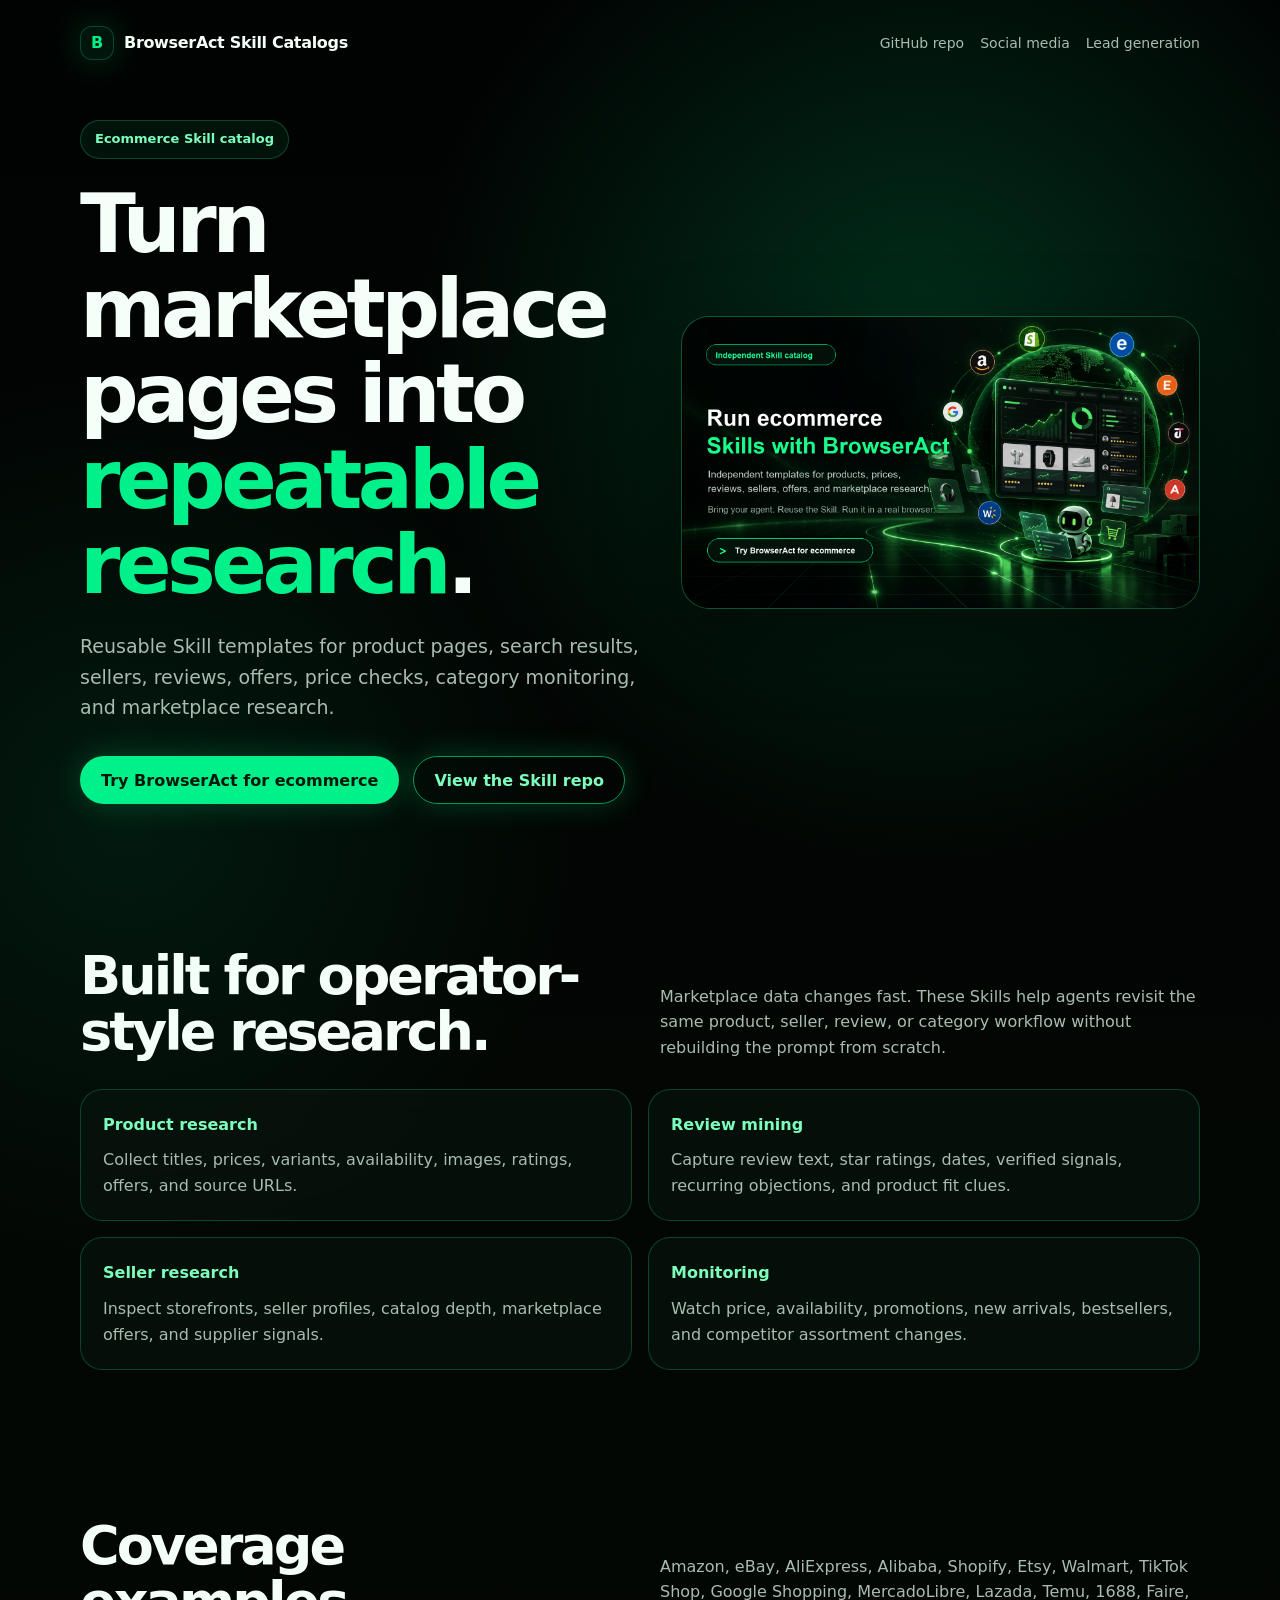
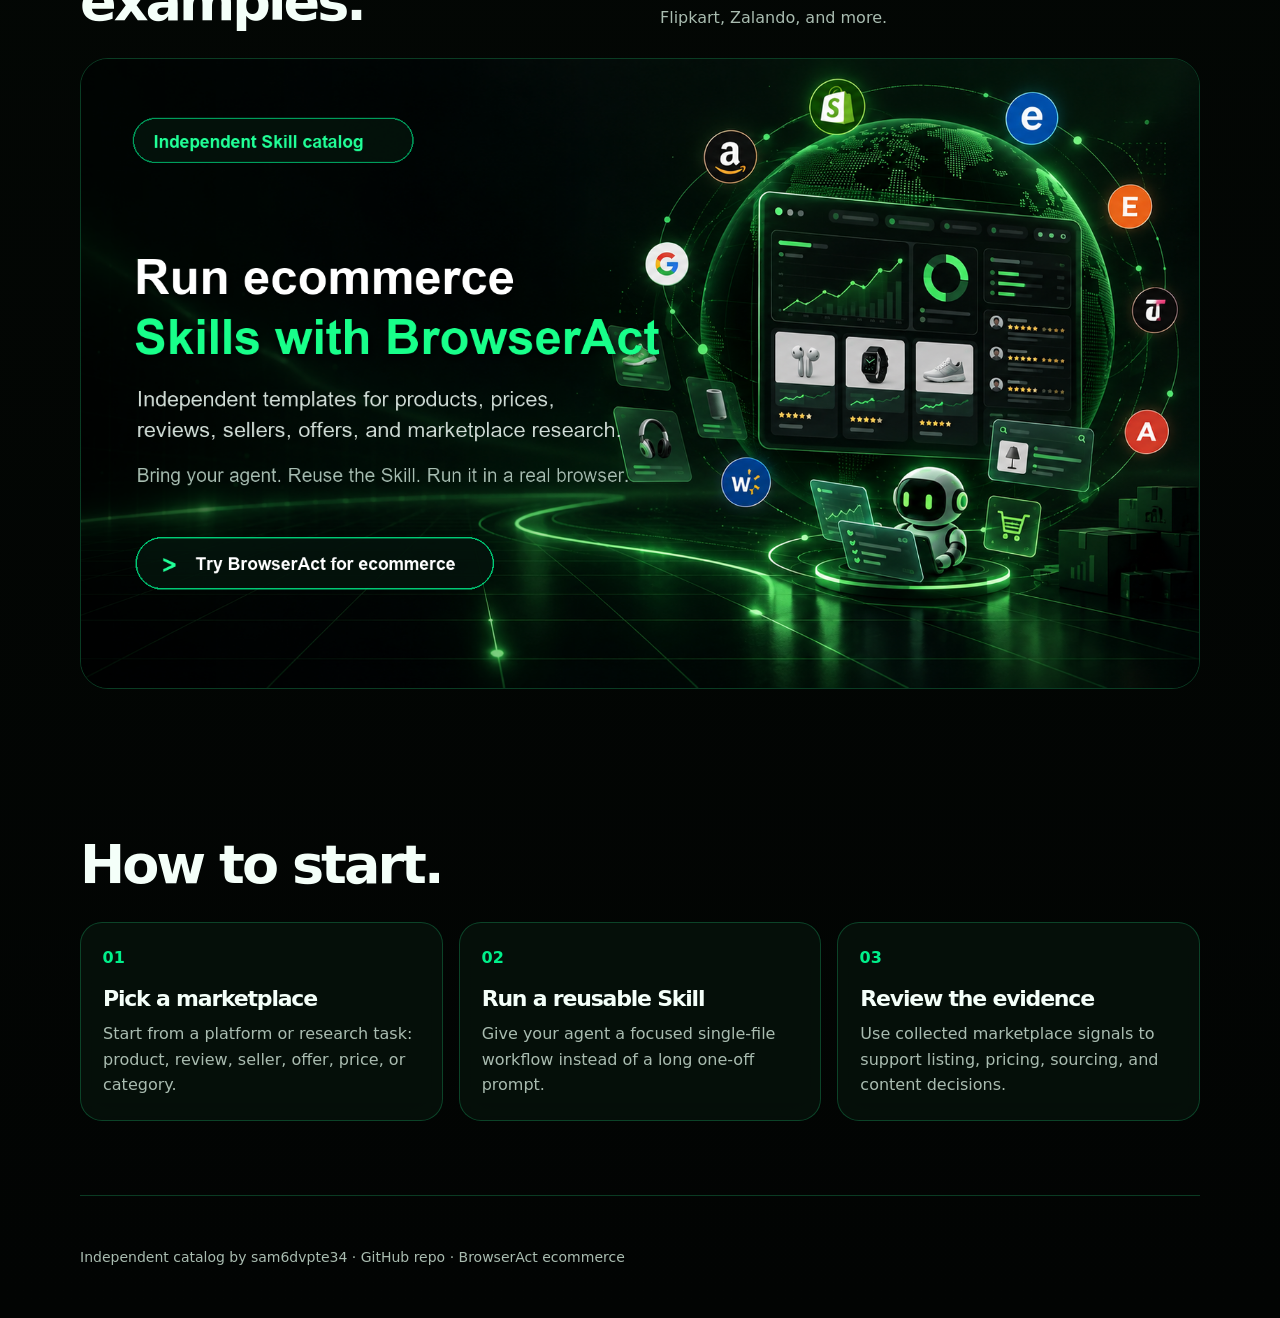
==== ecommerce.html @ 1c81ff91 "Create BrowserAct Skill landing pages" ====
<!doctype html>
<html lang="en">
  <head>
    <meta charset="utf-8" />
    <meta name="viewport" content="width=device-width, initial-scale=1" />
    <title>BrowserAct Skills for Ecommerce Research</title>
    <meta name="description" content="Independent BrowserAct Skill catalog for ecommerce product, marketplace, seller, price, and review research." />
    <link rel="stylesheet" href="style.css" />
  </head>
  <body>
    <main class="page">
      <nav class="nav">
        <a class="brand" href="index.html"><span class="mark">B</span> BrowserAct Skill Catalogs</a>
        <div class="nav-links">
          <a href="https://github.com/sam6dvpte34/ecommerce-skill">GitHub repo</a>
          <a href="social-media.html">Social media</a>
          <a href="lead-generation.html">Lead generation</a>
        </div>
      </nav>

      <section class="hero">
        <div>
          <span class="eyebrow">Ecommerce Skill catalog</span>
          <h1>Turn marketplace pages into <span class="gradient">repeatable research</span>.</h1>
          <p class="lead">Reusable Skill templates for product pages, search results, sellers, reviews, offers, price checks, category monitoring, and marketplace research.</p>
          <div class="actions">
            <a class="button" href="https://www.browseract.com/e-commerce/?co-from=ecommerce">Try BrowserAct for ecommerce</a>
            <a class="button secondary" href="https://github.com/sam6dvpte34/ecommerce-skill">View the Skill repo</a>
          </div>
        </div>
        <a class="hero-card" href="https://www.browseract.com/e-commerce/?co-from=ecommerce">
          <img src="assets/browseract-ecommerce.png" alt="BrowserAct ecommerce Skill catalog" />
        </a>
      </section>

      <section class="section">
        <div class="section-head">
          <h2>Built for operator-style research.</h2>
          <p>Marketplace data changes fast. These Skills help agents revisit the same product, seller, review, or category workflow without rebuilding the prompt from scratch.</p>
        </div>
        <div class="workflows">
          <div class="workflow"><strong>Product research</strong><p>Collect titles, prices, variants, availability, images, ratings, offers, and source URLs.</p></div>
          <div class="workflow"><strong>Review mining</strong><p>Capture review text, star ratings, dates, verified signals, recurring objections, and product fit clues.</p></div>
          <div class="workflow"><strong>Seller research</strong><p>Inspect storefronts, seller profiles, catalog depth, marketplace offers, and supplier signals.</p></div>
          <div class="workflow"><strong>Monitoring</strong><p>Watch price, availability, promotions, new arrivals, bestsellers, and competitor assortment changes.</p></div>
        </div>
      </section>

      <section class="section">
        <div class="section-head">
          <h2>Coverage examples.</h2>
          <p>Amazon, eBay, AliExpress, Alibaba, Shopify, Etsy, Walmart, TikTok Shop, Google Shopping, MercadoLibre, Lazada, Temu, 1688, Faire, Flipkart, Zalando, and more.</p>
        </div>
        <a class="banner" href="https://github.com/sam6dvpte34/ecommerce-skill"><img src="assets/browseract-ecommerce.png" alt="Ecommerce catalog banner" /></a>
      </section>

      <section class="section">
        <div class="section-head">
          <h2>How to start.</h2>
        </div>
        <div class="steps">
          <div class="step"><h3>Pick a marketplace</h3><p>Start from a platform or research task: product, review, seller, offer, price, or category.</p></div>
          <div class="step"><h3>Run a reusable Skill</h3><p>Give your agent a focused single-file workflow instead of a long one-off prompt.</p></div>
          <div class="step"><h3>Review the evidence</h3><p>Use collected marketplace signals to support listing, pricing, sourcing, and content decisions.</p></div>
        </div>
      </section>

      <footer class="footer">
        Independent catalog by sam6dvpte34 · <a href="https://github.com/sam6dvpte34/ecommerce-skill">GitHub repo</a> · <a href="https://www.browseract.com/e-commerce/?co-from=ecommerce">BrowserAct ecommerce</a>
      </footer>
    </main>
  </body>
</html>
---- style.css ----
:root {
  color-scheme: dark;
  --bg: #030704;
  --panel: #07140d;
  --panel-2: #0a1d12;
  --text: #f4fff9;
  --muted: #a9bcb0;
  --line: rgba(40, 255, 150, 0.22);
  --green: #00f08a;
  --green-2: #7cffbd;
  --shadow: rgba(0, 240, 138, 0.22);
}

* {
  box-sizing: border-box;
}

html {
  scroll-behavior: smooth;
}

body {
  margin: 0;
  background:
    radial-gradient(circle at 72% 12%, rgba(0, 240, 138, 0.18), transparent 32rem),
    radial-gradient(circle at 10% 28%, rgba(0, 120, 70, 0.18), transparent 28rem),
    linear-gradient(180deg, #010302 0%, var(--bg) 46%, #020403 100%);
  color: var(--text);
  font-family: Inter, ui-sans-serif, system-ui, -apple-system, BlinkMacSystemFont, "Segoe UI", sans-serif;
  line-height: 1.6;
}

a {
  color: inherit;
  text-decoration: none;
}

.page {
  width: min(1120px, calc(100% - 40px));
  margin: 0 auto;
}

.nav {
  display: flex;
  align-items: center;
  justify-content: space-between;
  gap: 20px;
  padding: 26px 0;
}

.brand {
  display: inline-flex;
  align-items: center;
  gap: 10px;
  font-weight: 800;
  letter-spacing: -0.02em;
}

.mark {
  display: grid;
  place-items: center;
  width: 34px;
  height: 34px;
  border: 1px solid var(--line);
  border-radius: 12px;
  background: rgba(0, 240, 138, 0.08);
  color: var(--green);
  box-shadow: 0 0 34px var(--shadow);
}

.nav-links {
  display: flex;
  gap: 16px;
  color: var(--muted);
  font-size: 14px;
}

.nav-links a:hover {
  color: var(--green-2);
}

.hero {
  display: grid;
  grid-template-columns: 1.04fr 0.96fr;
  gap: 38px;
  align-items: center;
  min-height: 620px;
  padding: 34px 0 70px;
}

.eyebrow {
  display: inline-flex;
  width: fit-content;
  align-items: center;
  gap: 8px;
  padding: 8px 14px;
  border: 1px solid var(--line);
  border-radius: 999px;
  background: rgba(0, 240, 138, 0.07);
  color: var(--green-2);
  font-size: 13px;
  font-weight: 700;
}

h1,
h2,
h3 {
  margin: 0;
  letter-spacing: -0.055em;
  line-height: 1.04;
}

h1 {
  margin-top: 22px;
  font-size: clamp(42px, 7vw, 82px);
}

h2 {
  font-size: clamp(32px, 4.3vw, 54px);
}

h3 {
  font-size: 22px;
}

.gradient {
  color: var(--green);
}

.lead {
  max-width: 660px;
  margin: 24px 0 0;
  color: var(--muted);
  font-size: 19px;
}

.actions {
  display: flex;
  flex-wrap: wrap;
  gap: 14px;
  margin-top: 34px;
}

.button {
  display: inline-flex;
  align-items: center;
  justify-content: center;
  min-height: 48px;
  padding: 0 20px;
  border: 1px solid rgba(0, 240, 138, 0.62);
  border-radius: 999px;
  background: var(--green);
  color: #00180c;
  font-weight: 800;
  box-shadow: 0 0 30px var(--shadow);
}

.button.secondary {
  background: transparent;
  color: var(--green-2);
}

.hero-card {
  position: relative;
  overflow: hidden;
  border: 1px solid var(--line);
  border-radius: 28px;
  background: linear-gradient(145deg, rgba(0, 240, 138, 0.09), rgba(255, 255, 255, 0.03));
  box-shadow: 0 24px 80px rgba(0, 0, 0, 0.46);
}

.hero-card img {
  display: block;
  width: 100%;
  aspect-ratio: 16 / 9;
  object-fit: cover;
}

.stats {
  display: grid;
  grid-template-columns: repeat(3, 1fr);
  gap: 14px;
  margin-top: 18px;
}

.stat,
.card,
.workflow,
.step,
.faq-item {
  border: 1px solid var(--line);
  border-radius: 22px;
  background: rgba(7, 20, 13, 0.72);
  backdrop-filter: blur(16px);
}

.stat {
  padding: 18px;
}

.number {
  display: block;
  color: var(--green);
  font-size: 28px;
  font-weight: 900;
}

.label {
  color: var(--muted);
  font-size: 13px;
}

.section {
  padding: 74px 0;
}

.section-head {
  display: flex;
  align-items: end;
  justify-content: space-between;
  gap: 24px;
  margin-bottom: 28px;
}

.section-head p {
  max-width: 540px;
  margin: 0;
  color: var(--muted);
}

.grid {
  display: grid;
  grid-template-columns: repeat(3, 1fr);
  gap: 18px;
}

.card {
  padding: 22px;
}

.card p,
.workflow p,
.step p,
.faq-item p {
  margin: 10px 0 0;
  color: var(--muted);
}

.card img {
  width: 100%;
  margin-bottom: 18px;
  border-radius: 16px;
}

.pill-list {
  display: flex;
  flex-wrap: wrap;
  gap: 8px;
  margin-top: 18px;
}

.pill {
  padding: 7px 10px;
  border: 1px solid var(--line);
  border-radius: 999px;
  color: var(--green-2);
  font-size: 12px;
}

.workflows {
  display: grid;
  grid-template-columns: repeat(2, 1fr);
  gap: 16px;
}

.workflow,
.step,
.faq-item {
  padding: 22px;
}

.workflow strong {
  color: var(--green-2);
}

.steps {
  display: grid;
  grid-template-columns: repeat(3, 1fr);
  gap: 16px;
  counter-reset: steps;
}

.step::before {
  counter-increment: steps;
  content: "0" counter(steps);
  display: inline-flex;
  margin-bottom: 18px;
  color: var(--green);
  font-weight: 900;
}

.banner {
  display: block;
  overflow: hidden;
  border: 1px solid var(--line);
  border-radius: 28px;
}

.banner img {
  display: block;
  width: 100%;
}

.faq {
  display: grid;
  grid-template-columns: repeat(2, 1fr);
  gap: 16px;
}

.footer {
  padding: 50px 0;
  border-top: 1px solid var(--line);
  color: var(--muted);
  font-size: 14px;
}

@media (max-width: 860px) {
  .nav {
    align-items: flex-start;
    flex-direction: column;
  }

  .hero,
  .grid,
  .workflows,
  .steps,
  .faq {
    grid-template-columns: 1fr;
  }

  .stats {
    grid-template-columns: 1fr;
  }

  .section-head {
    align-items: flex-start;
    flex-direction: column;
  }
}
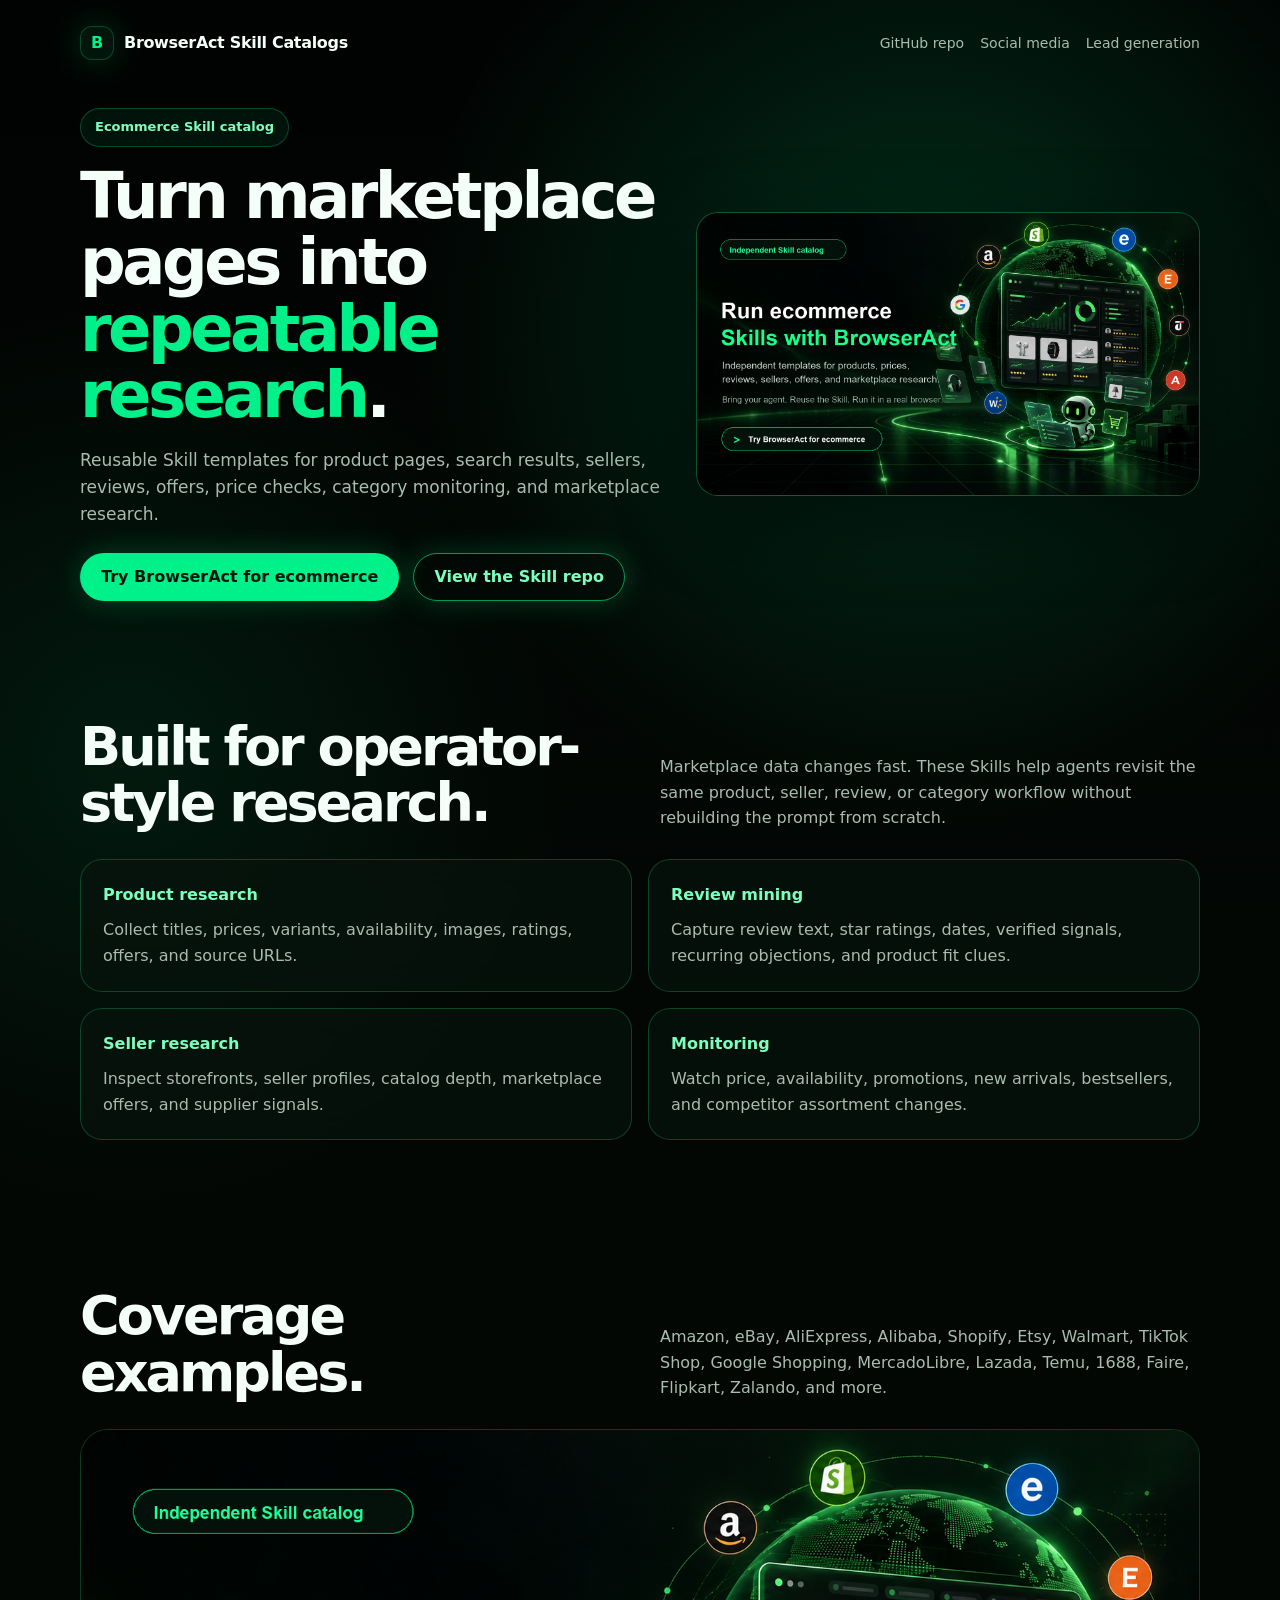
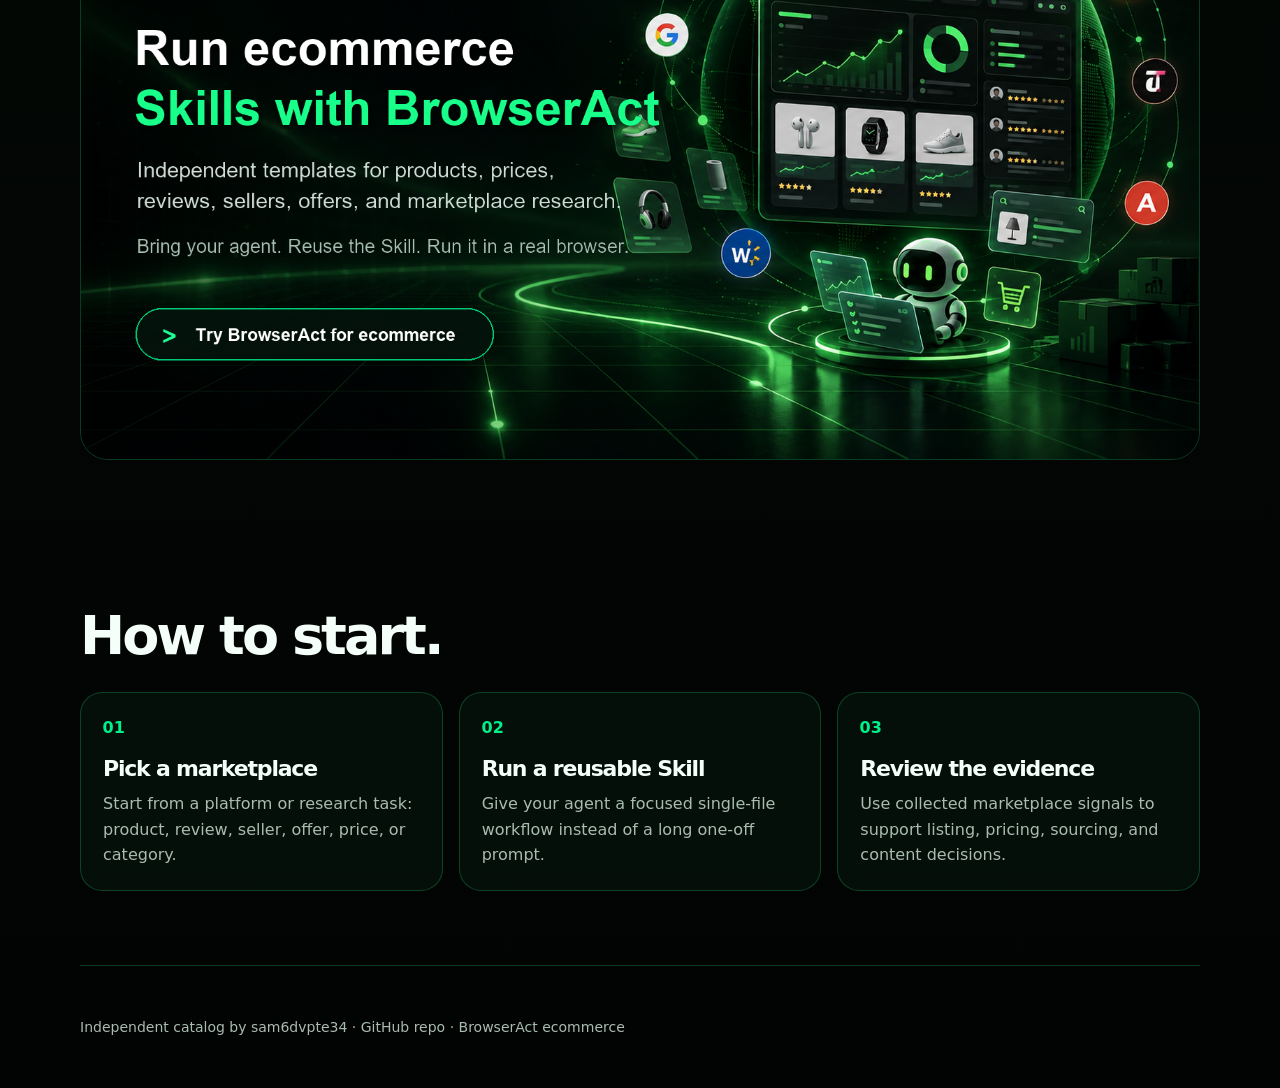
==== commit e698c49a: "Shorten scene landing page hero sections" ====
--- a/ecommerce.html
+++ b/ecommerce.html
@@ -18,7 +18,7 @@
         </div>
       </nav>
 
-      <section class="hero">
+      <section class="hero scene-hero">
         <div>
           <span class="eyebrow">Ecommerce Skill catalog</span>
           <h1>Turn marketplace pages into <span class="gradient">repeatable research</span>.</h1>
--- a/style.css
+++ b/style.css
@@ -88,6 +88,13 @@
   padding: 34px 0 70px;
 }
 
+.scene-hero {
+  grid-template-columns: 1fr 0.86fr;
+  gap: 30px;
+  min-height: auto;
+  padding: 22px 0 44px;
+}
+
 .eyebrow {
   display: inline-flex;
   width: fit-content;
@@ -115,6 +122,11 @@
   font-size: clamp(42px, 7vw, 82px);
 }
 
+.scene-hero h1 {
+  margin-top: 16px;
+  font-size: clamp(38px, 5.4vw, 64px);
+}
+
 h2 {
   font-size: clamp(32px, 4.3vw, 54px);
 }
@@ -134,11 +146,21 @@
   font-size: 19px;
 }
 
+.scene-hero .lead {
+  max-width: 620px;
+  margin-top: 18px;
+  font-size: 17px;
+}
+
 .actions {
   display: flex;
   flex-wrap: wrap;
   gap: 14px;
   margin-top: 34px;
+}
+
+.scene-hero .actions {
+  margin-top: 24px;
 }
 
 .button {
@@ -176,6 +198,10 @@
   object-fit: cover;
 }
 
+.scene-hero .hero-card {
+  border-radius: 22px;
+}
+
 .stats {
   display: grid;
   grid-template-columns: repeat(3, 1fr);
